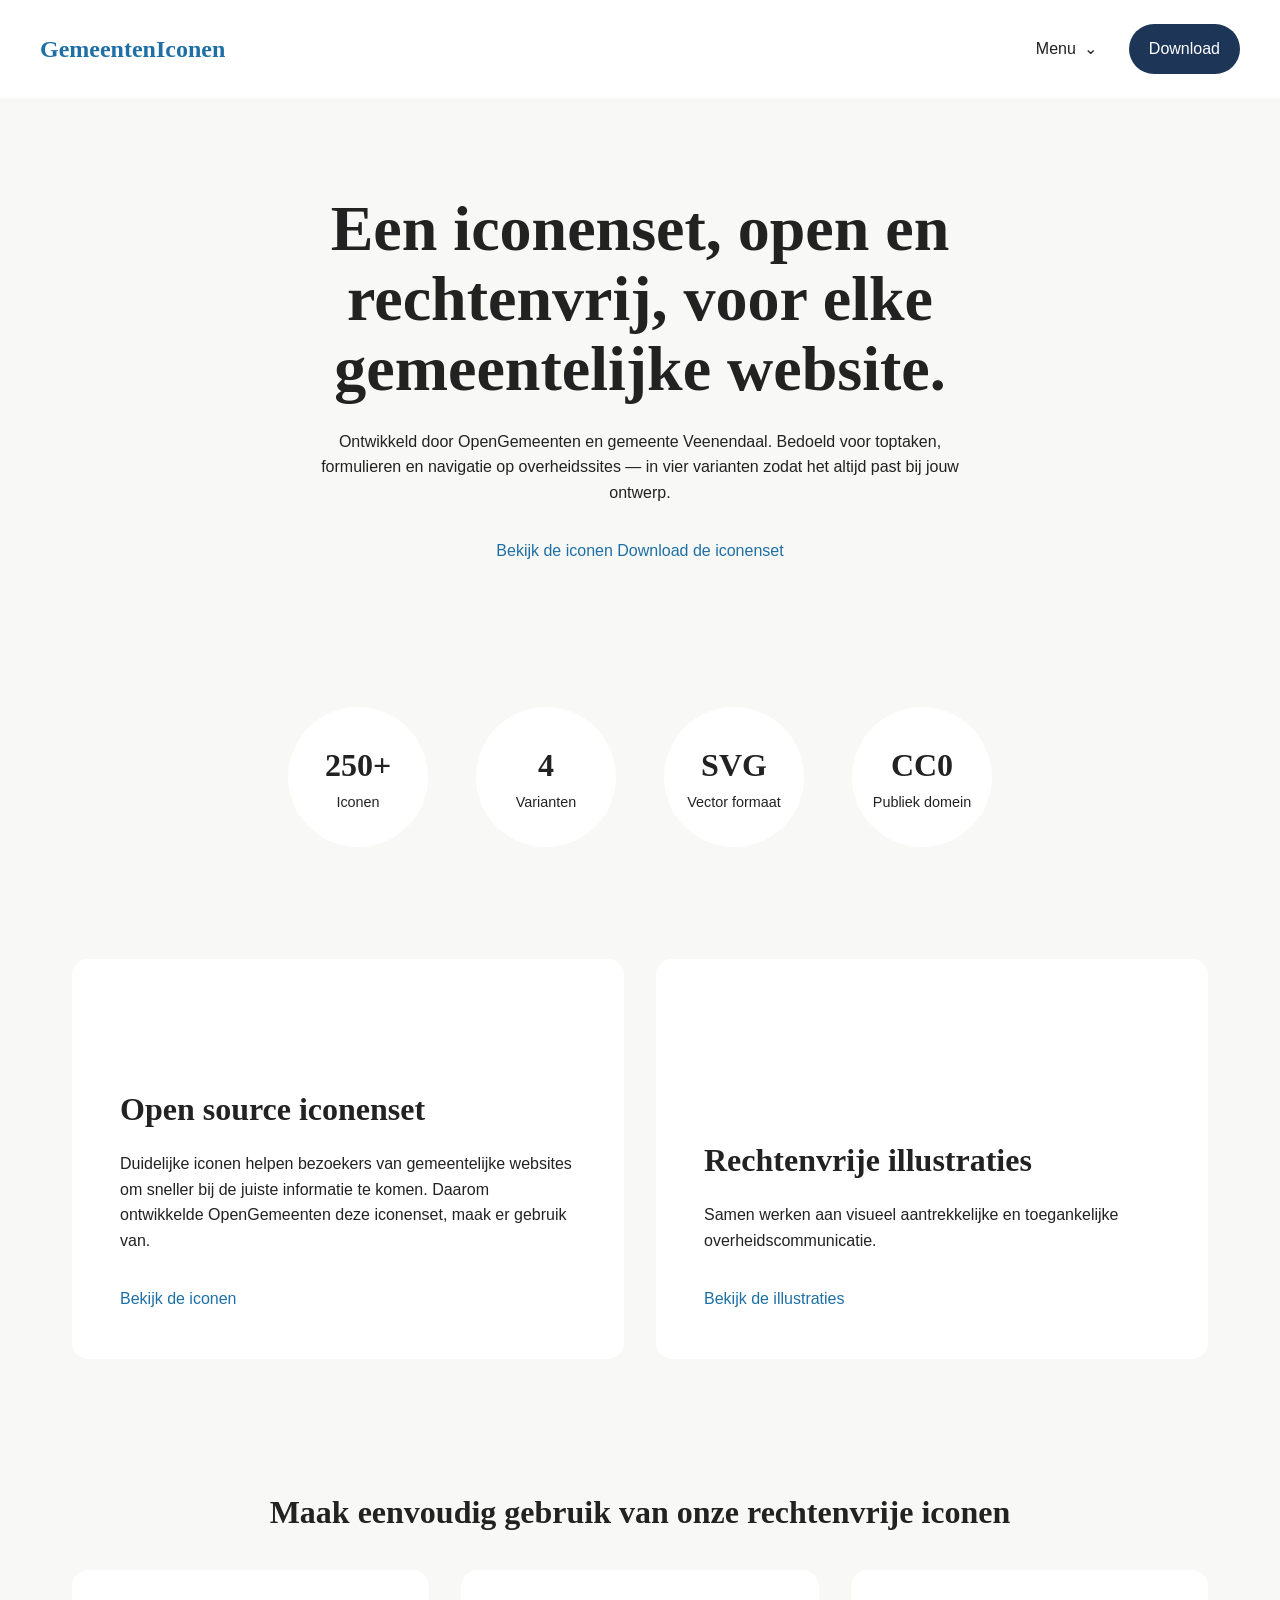
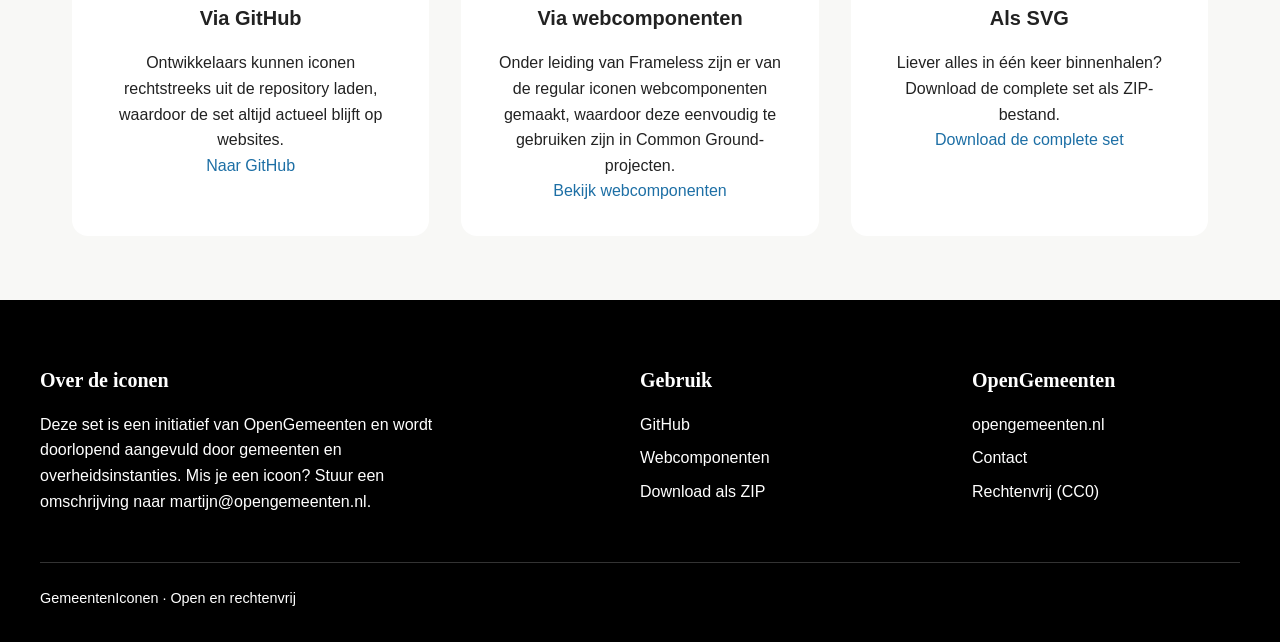
==== index.html @ 9cbb0f4e "home page html en css" ====
<!DOCTYPE html>
<html lang="nl">

<head>
    <meta charset="UTF-8">
    <meta name="viewport" content="width=device-width, initial-scale=1.0">

    <title>GemeentenIconen</title>

    <!-- CSS -->
    <link rel="stylesheet" href="styles/styles.css">
</head>

<body>

    <!-- Header -->
    <header class="header">

        <nav class="nav">

            <!-- Logo -->
            <a href="#" class="logo">
                GemeentenIconen
            </a>

            <!-- Menu -->
            <details class="menu">

                <summary>Menu</summary>

                <ul class="nav-list">
                    <li class="nav-item">
                        <a href="#iconen">Iconen</a>
                    </li>

                    <li class="nav-item">
                        <a href="#illustraties">Illustraties</a>
                    </li>

                    <li class="nav-item">
                        <a href="#over-ons">Over ons</a>
                    </li>

                    <li class="nav-item">
                        <a href="#gebruik">Gebruik</a>
                    </li>
                </ul>

            </details>

            <!-- Download knop -->
            <a href="#download" class="nav-download">
                Download
            </a>

        </nav>

    </header>

    <!-- Hero -->
    <section class="hero">

        <h1>
            Een iconenset, open en rechtenvrij,
            voor elke gemeentelijke website.
        </h1>

        <p>
            Ontwikkeld door OpenGemeenten en gemeente Veenendaal.
            Bedoeld voor toptaken, formulieren en navigatie op overheidssites
            — in vier varianten zodat het altijd past bij jouw ontwerp.
        </p>

        <a href="#iconen">Bekijk de iconen</a>

        <a href="#download">Download de iconenset</a>

    </section>

    <!-- Kenmerken -->
    <section class="features">

        <article>
            <h2>250+</h2>
            <p>Iconen</p>
        </article>

        <article>
            <h2>4</h2>
            <p>Varianten</p>
        </article>

        <article>
            <h2>SVG</h2>
            <p>Vector formaat</p>
        </article>

        <article>
            <h2>CC0</h2>
            <p>Publiek domein</p>
        </article>

    </section>

    <!-- Iconen en illustraties -->
    <section class="content-options">

        <!-- Iconen -->
        <article class="option option-icons">

            <h2>Open source iconenset</h2>

            <p>
                Duidelijke iconen helpen bezoekers van gemeentelijke websites
                om sneller bij de juiste informatie te komen.
                Daarom ontwikkelde OpenGemeenten deze iconenset, maak er gebruik van.
            </p>

            <a href="#iconen">
                Bekijk de iconen
            </a>

        </article>


        <!-- Illustraties -->
        <article class="option option-illustrations">

            <h2>Rechtenvrije illustraties</h2>

            <p>
                Samen werken aan visueel aantrekkelijke en toegankelijke overheidscommunicatie.
            </p>

            <a href="#illustraties">
                Bekijk de illustraties
            </a>

        </article>

    </section>

    <!-- Downloadmogelijkheden -->
    <section class="download-options">

        <h2>Maak eenvoudig gebruik van onze rechtenvrije iconen</h2>

        <!-- GitHub -->
        <article>
            <h3>Via GitHub</h3>

            <p>
                Ontwikkelaars kunnen iconen rechtstreeks uit de repository laden,
                waardoor de set altijd actueel blijft op websites.
            </p>

            <a href="#">
                Naar GitHub
            </a>
        </article>


        <!-- Webcomponenten -->
        <article>
            <h3>Via webcomponenten</h3>

            <p>
                Onder leiding van Frameless zijn er van de regular iconen
                webcomponenten gemaakt, waardoor deze eenvoudig te gebruiken zijn
                in Common Ground-projecten.
            </p>

            <a href="#">
                Bekijk webcomponenten
            </a>
        </article>


        <!-- SVG -->
        <article>
            <h3>Als SVG</h3>

            <p>
                Liever alles in één keer binnenhalen?
                Download de complete set als ZIP-bestand.
            </p>

            <a href="#">
                Download de complete set
            </a>
        </article>

    </section>

    <!-- Footer -->
    <footer class="footer">

        <div class="footer-content">

            <!-- Over de iconen -->
            <section class="footer-section">
                <h2>Over de iconen</h2>

                <p>
                    Deze set is een initiatief van OpenGemeenten 
                    en wordt doorlopend aangevuld door gemeenten en overheidsinstanties. 
                    Mis je een icoon? Stuur een omschrijving naar martijn@opengemeenten.nl.
                </p>
            </section>


            <!-- Gebruik -->
            <section class="footer-section">
                <h2>Gebruik</h2>

                <ul>
                    <li>
                        <a href="#">GitHub</a>
                    </li>

                    <li>
                        <a href="#">Webcomponenten</a>
                    </li>

                    <li>
                        <a href="#">Download als ZIP</a>
                    </li>
                </ul>
            </section>


            <!-- OpenGemeenten -->
            <section class="footer-section">
                <h2>OpenGemeenten</h2>

                <ul>
                    <li>
                        <a href="#">opengemeenten.nl</a>
                    </li>

                    <li>
                        <a href="#">Contact</a>
                    </li>

                    <li>
                        <a href="#">Rechtenvrij (CC0)</a>
                    </li>
                </ul>
            </section>

        </div>

        <p class="footer-bottom">
            GemeentenIconen · Open en rechtenvrij
        </p>

    </footer>

</body>

</html>
---- styles/styles.css ----
/* ========================================
   VARIABELEN
   ======================================== */

* {
    box-sizing: border-box;
    margin: 0;
    padding: 0;
}

:root {
    /* Kleuren */
    --COLOR_PRIMARY: #1D3557;
    --COLOR_SECONDARY: #457B9D;
    --COLOR_ACCENT: #E9C46A;
    --COLOR_LINK: #1D6FA5;
    --COLOR_BACKGROUND: #F8F8F6;
    --COLOR_WHITE: #FFFFFF;
    --COLOR_TEXT: #222222;

    /* Lettertypes */
    --FONT_BODY: Arial, sans-serif;
    --FONT_TITLE: Georgia, serif;

    /* Tekstgroottes */
    --FONT_SIZE_BODY: 1rem;
    --FONT_SIZE_H1: clamp(2.5rem, 5vw, 4.5rem);
    --FONT_SIZE_H2: 2rem;
    --FONT_SIZE_H3: 1.25rem;

    /* Ruimte */
    --SPACE_SMALL: 1rem;
    --SPACE_MEDIUM: 2rem;
    --SPACE_LARGE: 4rem;

    /* Overig */
    --BORDER_RADIUS: 1rem;
    --MAX_WIDTH: 1200px;
}


body {
    font-family: var(--FONT_BODY);
    font-size: var(--FONT_SIZE_BODY);
    color: var(--COLOR_TEXT);
    background-color: var(--COLOR_BACKGROUND);
    line-height: 1.6;
}

a {
    color: var(--COLOR_LINK);
    text-decoration: none;
}

a:hover {
    color: var(--COLOR_SECONDARY);
}


/* ========================================
   HOMEPAGE
   ======================================== */


/* Header */

.header {
    padding: 1.5rem 2rem;
    background-color: var(--COLOR_WHITE);
}

.nav {
    max-width: var(--MAX_WIDTH);
    margin: 0 auto;

    display: flex;
    align-items: center;
    gap: 1rem;
}


/* Logo */

.logo {
    margin-right: auto;

    font-family: var(--FONT_TITLE);
    font-size: 1.5rem;
    font-weight: bold;
}


/* Menu */

.menu {
    position: relative;
}

.menu summary {
    padding: 0.75rem 1rem;

    list-style: none;
    cursor: pointer;
}

.menu summary::-webkit-details-marker {
    display: none;
}

.menu summary::after {
    content: "⌄";
    margin-left: 0.5rem;
}


/* Dropdown */

.nav-list {
    position: absolute;
    top: calc(100% + 0.5rem);
    left: 50%;
    transform: translateX(-50%);

    min-width: 200px;
    padding: 0.75rem;

    list-style: none;

    background-color: var(--COLOR_WHITE);
    border-radius: var(--BORDER_RADIUS);

    box-shadow: 0 8px 25px rgba(0, 0, 0, 0.12);
}

.nav-item a {
    display: block;
    padding: 0.75rem 1rem;
}

.nav-item a:hover {
    background-color: var(--COLOR_BACKGROUND);
}


/* Download */

.nav-download {
    padding: 0.75rem 1.25rem;

    background-color: var(--COLOR_PRIMARY);
    color: var(--COLOR_WHITE);

    border-radius: 2rem;
}

.nav-download:hover {
    background-color: var(--COLOR_SECONDARY);
}


/* ========================================
   HERO
   ======================================== */

.hero {
    max-width: var(--MAX_WIDTH);
    margin: 0 auto;
    padding: 6rem 2rem;

    text-align: center;
}

.hero h1 {
    max-width: 800px;
    margin: 0 auto 1.5rem;

    font-family: var(--FONT_TITLE);
    font-size: var(--FONT_SIZE_H1);
    line-height: 1.1;
}

.hero p {
    max-width: 650px;
    margin: 0 auto 2rem;
}


/* ========================================
   KENMERKEN
   ======================================== */

.features {
    max-width: var(--MAX_WIDTH);
    margin: 0 auto;
    padding: 3rem 2rem;

    display: flex;
    justify-content: center;
    align-items: center;
    gap: 3rem;
}

.features article {
    width: 140px;
    height: 140px;

    display: flex;
    flex-direction: column;
    justify-content: center;
    align-items: center;

    text-align: center;

    background-color: var(--COLOR_WHITE);
    border-radius: 50%;
}

.features h2 {
    font-family: var(--FONT_TITLE);
    font-size: var(--FONT_SIZE_H2);
}

.features p {
    font-size: 0.9rem;
}


/* ========================================
   ICONEN EN ILLUSTRATIES
   ======================================== */

.content-options {
    max-width: var(--MAX_WIDTH);
    margin: 0 auto;
    padding: var(--SPACE_LARGE) 2rem;

    display: grid;
    grid-template-columns: repeat(2, 1fr);
    gap: 2rem;
}

.content-options article {
    min-height: 400px;
    padding: 3rem;

    display: flex;
    flex-direction: column;
    justify-content: flex-end;

    background-color: var(--COLOR_WHITE);
    border-radius: var(--BORDER_RADIUS);
}

.content-options h2 {
    font-family: var(--FONT_TITLE);
    font-size: var(--FONT_SIZE_H2);
}

.content-options p {
    margin: 1rem 0 2rem;
}


/* ========================================
   DOWNLOADMOGELIJKHEDEN
   ======================================== */

.download-options {
    max-width: var(--MAX_WIDTH);
    margin: 0 auto;
    padding: var(--SPACE_LARGE) 2rem;

    display: grid;
    grid-template-columns: repeat(3, 1fr);
    gap: 2rem;

    text-align: center;
}

/* Titel over de drie kaarten */

.download-options>h2 {
    grid-column: 1 / -1;

    font-family: var(--FONT_TITLE);
    font-size: var(--FONT_SIZE_H2);
}

/* Introductietekst */

.download-options>p {
    grid-column: 1 / -1;

    margin-top: -1rem;
}

/* Downloadkaarten */

.download-options article {
    padding: 2rem;

    background-color: var(--COLOR_WHITE);
    border-radius: var(--BORDER_RADIUS);
}

.download-options h3 {
    margin-bottom: 1rem;

    font-size: var(--FONT_SIZE_H3);
}

/* ========================================
   FOOTER
   ======================================== */

.footer {
    padding: var(--SPACE_LARGE) 2rem 2rem;

    background-color: #000000;
    color: var(--COLOR_WHITE);
}

.footer-content {
    max-width: var(--MAX_WIDTH);
    margin: 0 auto;

    display: grid;
    grid-template-columns: 2fr 1fr 1fr;
    gap: 4rem;
}

.footer-section h2 {
    margin-bottom: 1rem;

    font-family: var(--FONT_TITLE);
    font-size: var(--FONT_SIZE_H3);
}

.footer-section p {
    max-width: 400px;
}

.footer-section ul {
    list-style: none;
}

.footer-section li {
    margin-bottom: 0.5rem;
}

.footer-section a {
    color: var(--COLOR_WHITE);
}

.footer-section a:hover {
    text-decoration: underline;
}

.footer-bottom {
    max-width: var(--MAX_WIDTH);
    margin: 3rem auto 0;
    padding-top: 1.5rem;

    border-top: 1px solid #333333;

    font-size: 0.9rem;
}


/* ========================================
   RESPONSIVE
   ======================================== */

@media (max-width: 768px) {

    /* Header */

    .header {
        padding: 1rem;
    }

    .nav {
        gap: 0.5rem;
    }

    .nav-download {
        padding: 0.6rem 1rem;
    }


    /* Hero */

    .hero {
        padding: 4rem 1.5rem;
    }

    .hero h1 {
        font-size: clamp(2rem, 10vw, 3rem);
    }


    /* Kenmerken */

    .features {
        padding: 2rem 1.5rem;

        display: grid;
        grid-template-columns: repeat(2, 140px);
        justify-content: center;

        gap: 1.5rem;
    }


    /* Iconen en illustraties */

    .content-options {
        padding: 3rem 1.5rem;

        grid-template-columns: 1fr;
        gap: 1.5rem;
    }

    .content-options article {
        min-height: 350px;
    }


    /* Downloadmogelijkheden */

    .download-options {
        padding: 3rem 1.5rem;

        grid-template-columns: 1fr;
        gap: 1.5rem;
    }

    .download-options>h2,
    .download-options>p {
        grid-column: 1;
    }

    /* Footer */

    .footer {
        padding: 3rem 1.5rem 1.5rem;
    }

    .footer-content {
        grid-template-columns: 1fr;
        gap: 2rem;
    }

    .footer-section p {
        max-width: none;
    }

    .footer-section h2 {
        margin-bottom: 0.75rem;
    }

    .footer-bottom {
        margin-top: 2rem;
        padding-top: 1rem;

        text-align: center;
    }

}
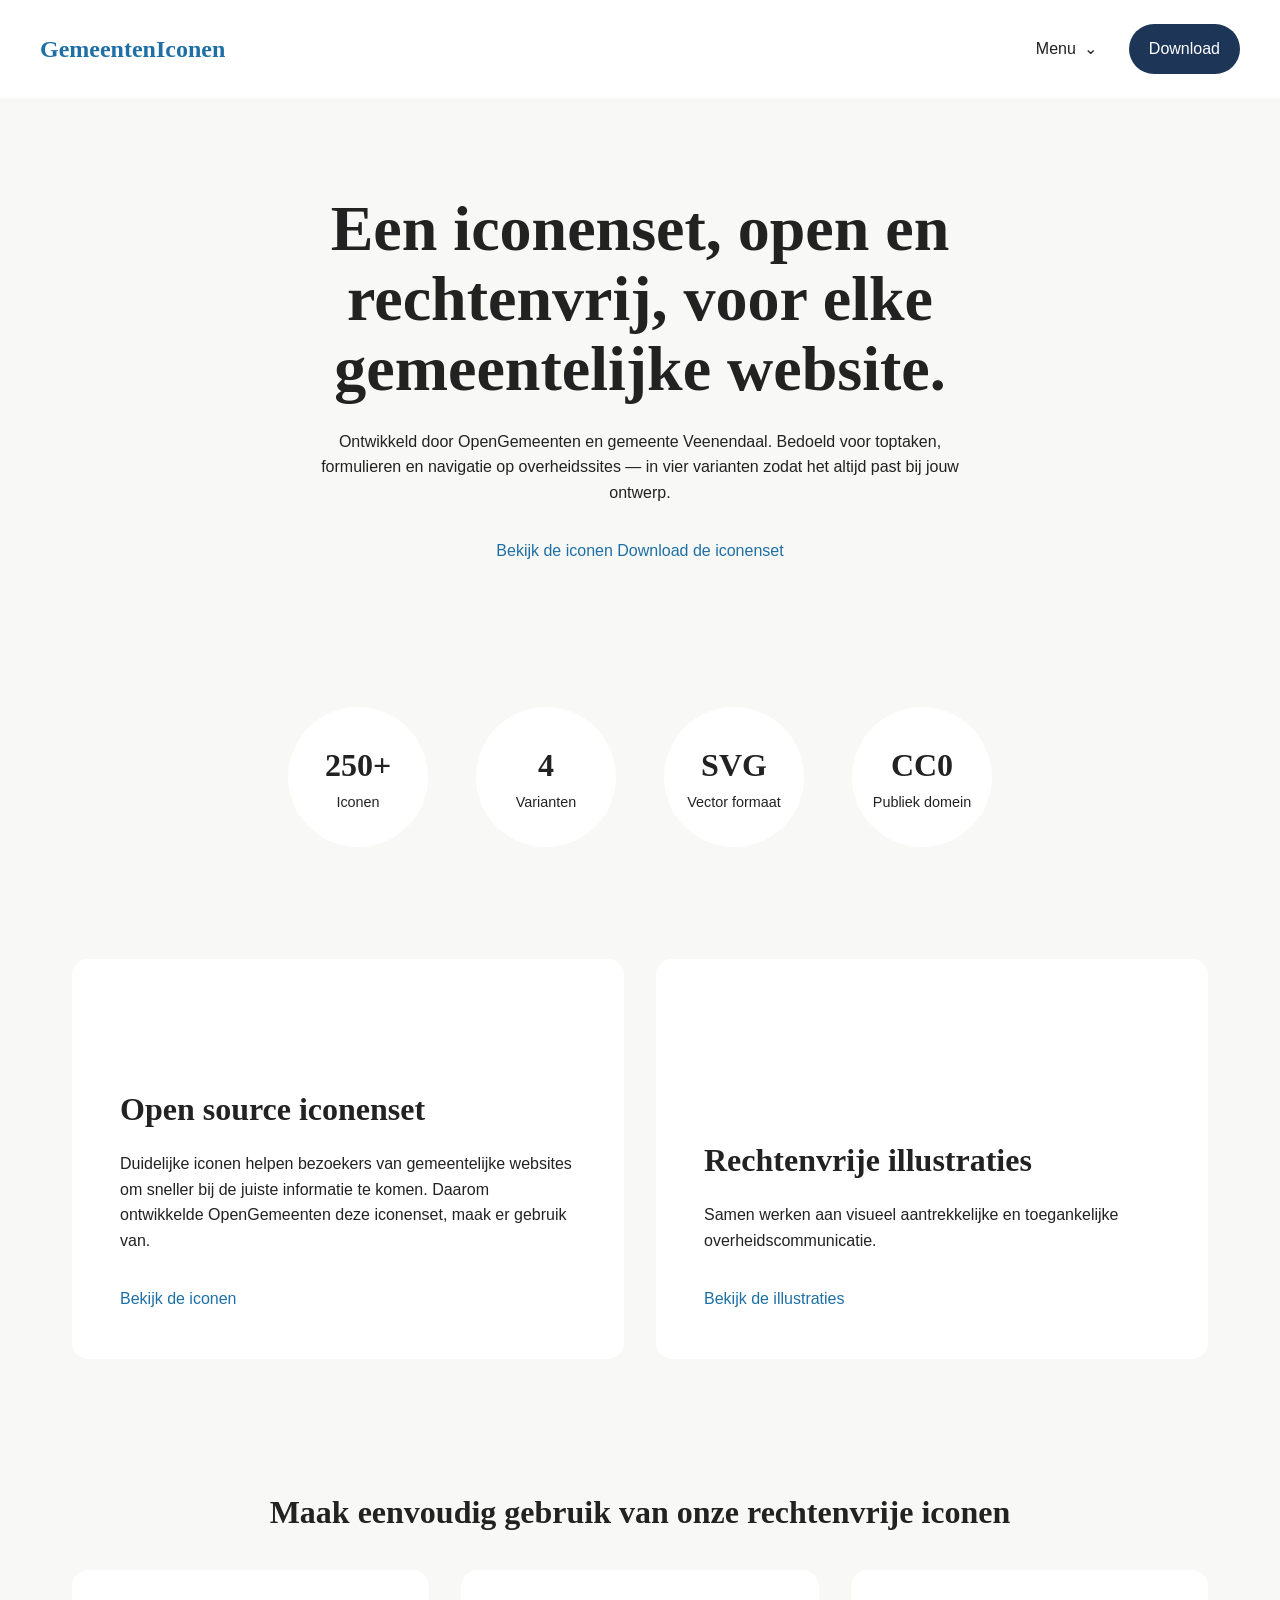
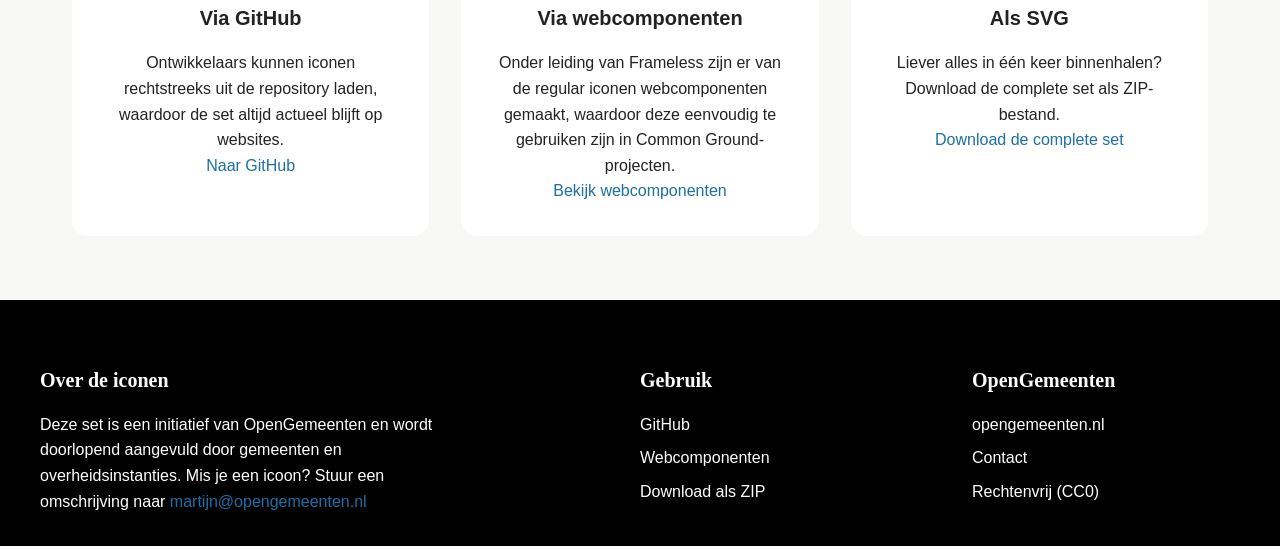
==== commit ed08b44b: "updated footer" ====
--- a/index.html
+++ b/index.html
@@ -202,9 +202,12 @@
                 <h2>Over de iconen</h2>
 
                 <p>
-                    Deze set is een initiatief van OpenGemeenten 
-                    en wordt doorlopend aangevuld door gemeenten en overheidsinstanties. 
-                    Mis je een icoon? Stuur een omschrijving naar martijn@opengemeenten.nl.
+                    Deze set is een initiatief van OpenGemeenten
+                    en wordt doorlopend aangevuld door gemeenten en overheidsinstanties.
+                    Mis je een icoon? Stuur een omschrijving naar
+                    <a href="mailto:martijn@opengemeenten.nl">
+                        martijn@opengemeenten.nl
+                    </a>
                 </p>
             </section>
 
@@ -250,10 +253,6 @@
 
         </div>
 
-        <p class="footer-bottom">
-            GemeentenIconen · Open en rechtenvrij
-        </p>
-
     </footer>
 
 </body>
--- a/styles/styles.css
+++ b/styles/styles.css
@@ -350,20 +350,16 @@
 
 .footer-section a {
     color: var(--COLOR_WHITE);
+    text-decoration: none;
 }
 
 .footer-section a:hover {
-    text-decoration: underline;
-}
-
-.footer-bottom {
-    max-width: var(--MAX_WIDTH);
-    margin: 3rem auto 0;
-    padding-top: 1.5rem;
-
-    border-top: 1px solid #333333;
-
-    font-size: 0.9rem;
+    color: var(--COLOR_LINK);
+    text-decoration: none;
+}
+
+.footer-section p a {
+    color: var(--COLOR_LINK);
 }
 
 
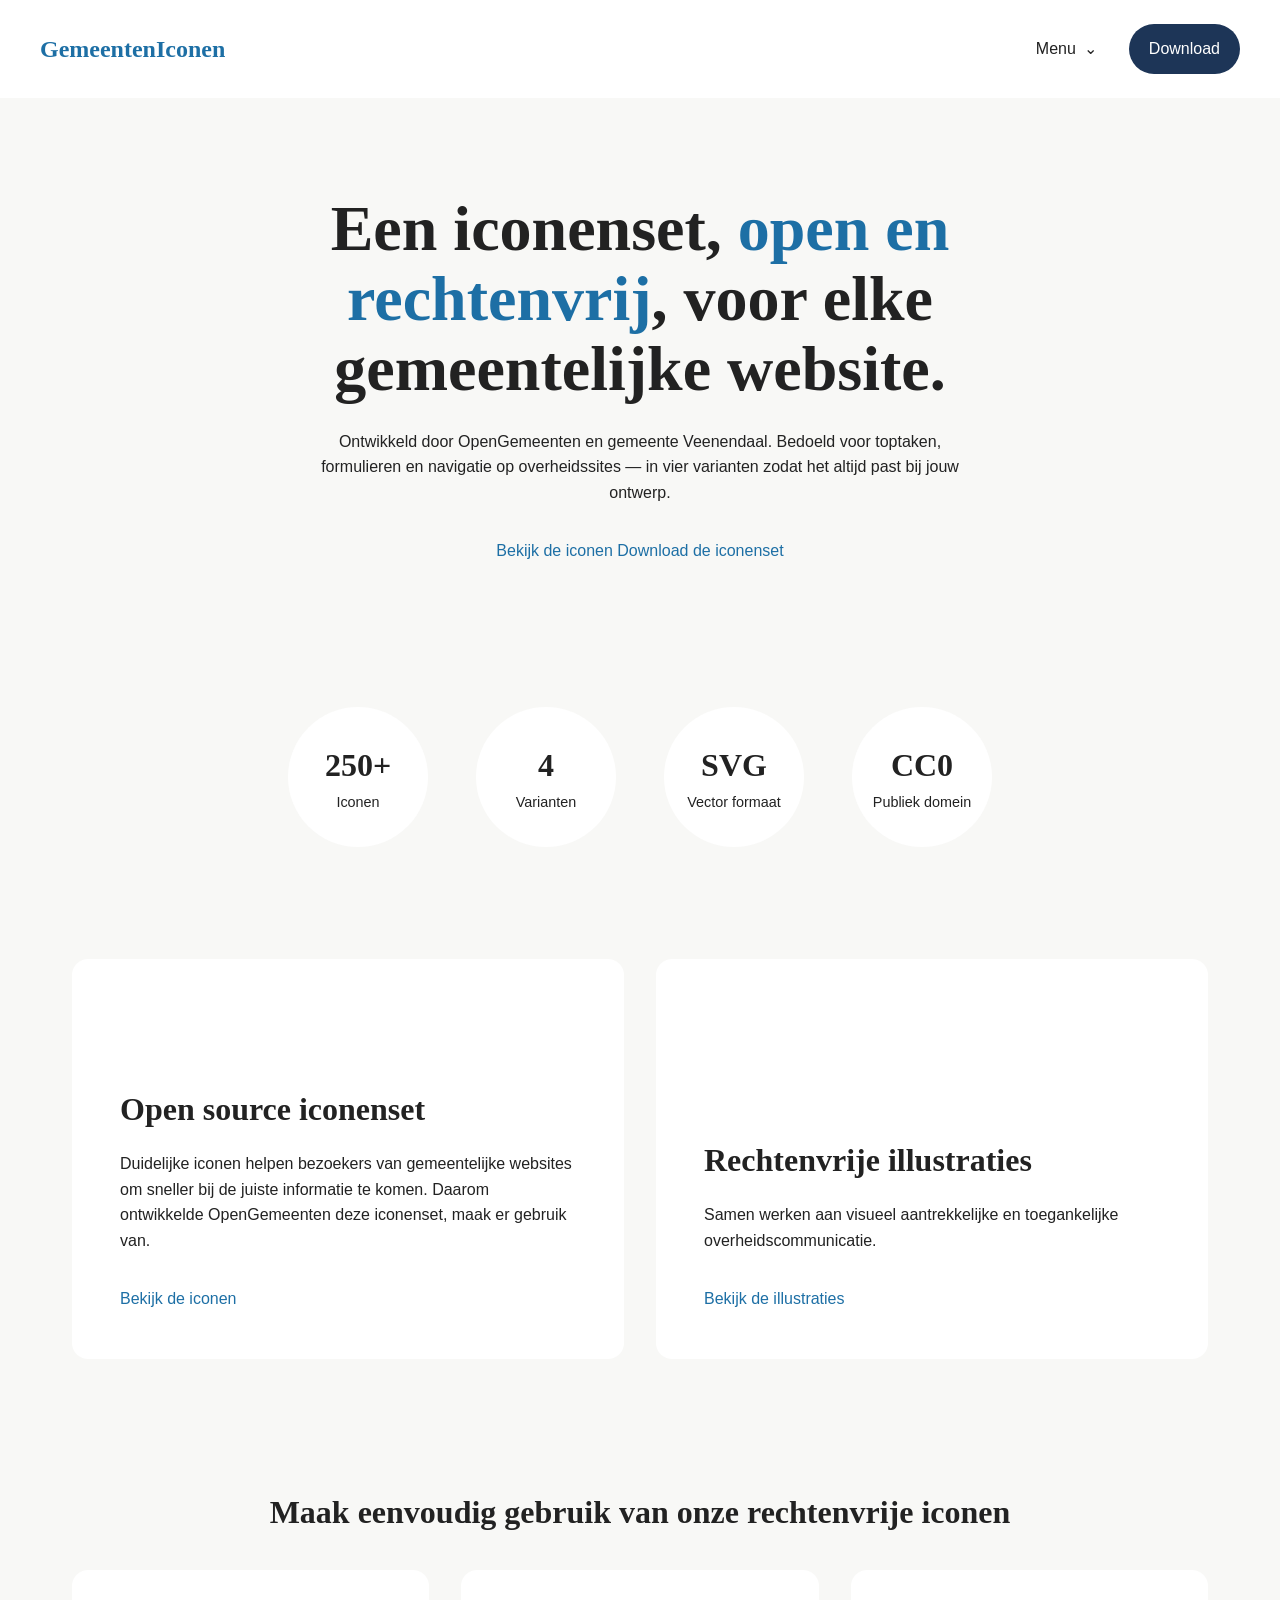
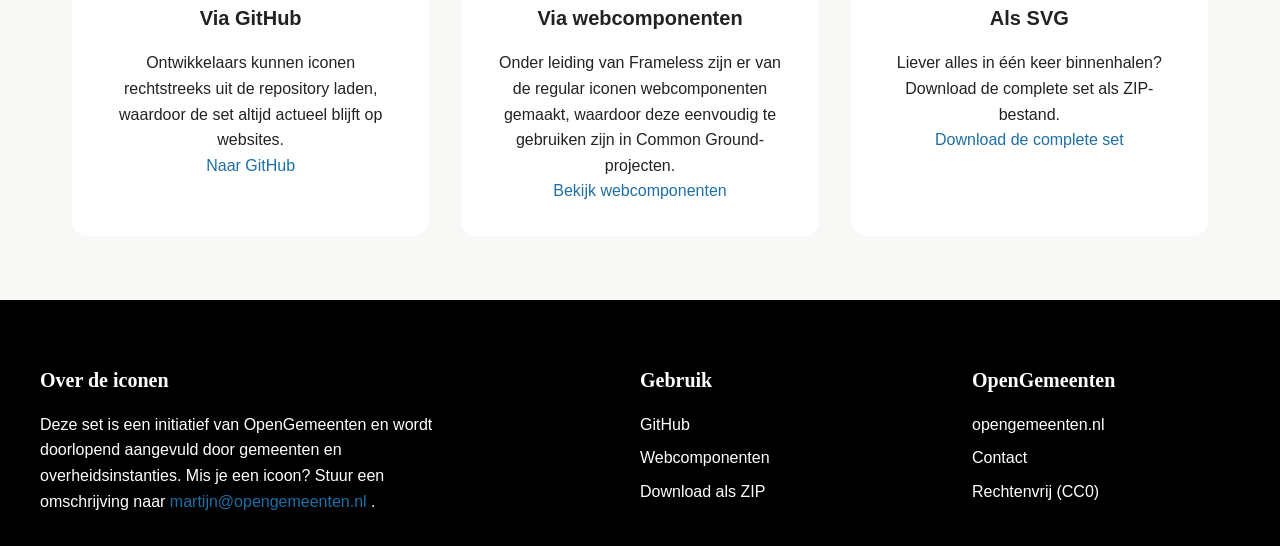
==== commit 729cfa07: "linked html" ====
--- a/index.html
+++ b/index.html
@@ -9,6 +9,7 @@
 
     <!-- CSS -->
     <link rel="stylesheet" href="styles/styles.css">
+    <link rel="stylesheet" href="styles/home.css">
 </head>
 
 <body>
@@ -19,7 +20,7 @@
         <nav class="nav">
 
             <!-- Logo -->
-            <a href="#" class="logo">
+            <a href="index.html" class="logo">
                 GemeentenIconen
             </a>
 
@@ -29,27 +30,33 @@
                 <summary>Menu</summary>
 
                 <ul class="nav-list">
-                    <li class="nav-item">
-                        <a href="#iconen">Iconen</a>
-                    </li>
-
-                    <li class="nav-item">
-                        <a href="#illustraties">Illustraties</a>
-                    </li>
-
-                    <li class="nav-item">
-                        <a href="#over-ons">Over ons</a>
-                    </li>
-
-                    <li class="nav-item">
-                        <a href="#gebruik">Gebruik</a>
-                    </li>
+
+                    <li class="nav-item">
+                        <a href="iconen.html">Iconen</a>
+                    </li>
+
+                    <li class="nav-item">
+                        <a href="illustraties.html">Illustraties</a>
+                    </li>
+
+                    <li class="nav-item">
+                        <a href="doe-mee.html">Doe mee</a>
+                    </li>
+
+                    <li class="nav-item">
+                        <a href="rechtenvrij.html">Rechtenvrij</a>
+                    </li>
+
+                    <li class="nav-item">
+                        <a href="credits.html">Credits</a>
+                    </li>
+
                 </ul>
 
             </details>
 
-            <!-- Download knop -->
-            <a href="#download" class="nav-download">
+            <!-- Download -->
+            <a href="download.html" class="nav-download">
                 Download
             </a>
 
@@ -61,7 +68,8 @@
     <section class="hero">
 
         <h1>
-            Een iconenset, open en rechtenvrij,
+            Een iconenset,
+            <span>open en rechtenvrij</span>,
             voor elke gemeentelijke website.
         </h1>
 
@@ -71,9 +79,9 @@
             — in vier varianten zodat het altijd past bij jouw ontwerp.
         </p>
 
-        <a href="#iconen">Bekijk de iconen</a>
-
-        <a href="#download">Download de iconenset</a>
+        <a href="iconen.html">Bekijk de iconen</a>
+
+        <a href="download.html">Download de iconenset</a>
 
     </section>
 
@@ -116,7 +124,7 @@
                 Daarom ontwikkelde OpenGemeenten deze iconenset, maak er gebruik van.
             </p>
 
-            <a href="#iconen">
+            <a href="iconen.html">
                 Bekijk de iconen
             </a>
 
@@ -132,7 +140,7 @@
                 Samen werken aan visueel aantrekkelijke en toegankelijke overheidscommunicatie.
             </p>
 
-            <a href="#illustraties">
+            <a href="illustraties.html">
                 Bekijk de illustraties
             </a>
 
@@ -154,7 +162,7 @@
                 waardoor de set altijd actueel blijft op websites.
             </p>
 
-            <a href="#">
+            <a href="download.html">
                 Naar GitHub
             </a>
         </article>
@@ -170,7 +178,7 @@
                 in Common Ground-projecten.
             </p>
 
-            <a href="#">
+            <a href="download.html">
                 Bekijk webcomponenten
             </a>
         </article>
@@ -185,7 +193,7 @@
                 Download de complete set als ZIP-bestand.
             </p>
 
-            <a href="#">
+            <a href="download.html">
                 Download de complete set
             </a>
         </article>
@@ -203,11 +211,12 @@
 
                 <p>
                     Deze set is een initiatief van OpenGemeenten
-                    en wordt doorlopend aangevuld door gemeenten en overheidsinstanties.
-                    Mis je een icoon? Stuur een omschrijving naar
+                    en wordt doorlopend aangevuld door gemeenten en
+                    overheidsinstanties. Mis je een icoon? Stuur een
+                    omschrijving naar
                     <a href="mailto:martijn@opengemeenten.nl">
                         martijn@opengemeenten.nl
-                    </a>
+                    </a>.
                 </p>
             </section>
 
@@ -218,15 +227,15 @@
 
                 <ul>
                     <li>
-                        <a href="#">GitHub</a>
-                    </li>
-
-                    <li>
-                        <a href="#">Webcomponenten</a>
-                    </li>
-
-                    <li>
-                        <a href="#">Download als ZIP</a>
+                        <a href="download.html">GitHub</a>
+                    </li>
+
+                    <li>
+                        <a href="download.html">Webcomponenten</a>
+                    </li>
+
+                    <li>
+                        <a href="download.html">Download als ZIP</a>
                     </li>
                 </ul>
             </section>
@@ -238,15 +247,15 @@
 
                 <ul>
                     <li>
-                        <a href="#">opengemeenten.nl</a>
-                    </li>
-
-                    <li>
-                        <a href="#">Contact</a>
-                    </li>
-
-                    <li>
-                        <a href="#">Rechtenvrij (CC0)</a>
+                        <a href="https://www.opengemeenten.nl">opengemeenten.nl</a>
+                    </li>
+
+                    <li>
+                        <a href="doe-mee.html">Contact</a>
+                    </li>
+
+                    <li>
+                        <a href="rechtenvrij.html">Rechtenvrij (CC0)</a>
                     </li>
                 </ul>
             </section>
--- a/styles/styles.css
+++ b/styles/styles.css
@@ -55,411 +55,3 @@
 a:hover {
     color: var(--COLOR_SECONDARY);
 }
-
-
-/* ========================================
-   HOMEPAGE
-   ======================================== */
-
-
-/* Header */
-
-.header {
-    padding: 1.5rem 2rem;
-    background-color: var(--COLOR_WHITE);
-}
-
-.nav {
-    max-width: var(--MAX_WIDTH);
-    margin: 0 auto;
-
-    display: flex;
-    align-items: center;
-    gap: 1rem;
-}
-
-
-/* Logo */
-
-.logo {
-    margin-right: auto;
-
-    font-family: var(--FONT_TITLE);
-    font-size: 1.5rem;
-    font-weight: bold;
-}
-
-
-/* Menu */
-
-.menu {
-    position: relative;
-}
-
-.menu summary {
-    padding: 0.75rem 1rem;
-
-    list-style: none;
-    cursor: pointer;
-}
-
-.menu summary::-webkit-details-marker {
-    display: none;
-}
-
-.menu summary::after {
-    content: "⌄";
-    margin-left: 0.5rem;
-}
-
-
-/* Dropdown */
-
-.nav-list {
-    position: absolute;
-    top: calc(100% + 0.5rem);
-    left: 50%;
-    transform: translateX(-50%);
-
-    min-width: 200px;
-    padding: 0.75rem;
-
-    list-style: none;
-
-    background-color: var(--COLOR_WHITE);
-    border-radius: var(--BORDER_RADIUS);
-
-    box-shadow: 0 8px 25px rgba(0, 0, 0, 0.12);
-}
-
-.nav-item a {
-    display: block;
-    padding: 0.75rem 1rem;
-}
-
-.nav-item a:hover {
-    background-color: var(--COLOR_BACKGROUND);
-}
-
-
-/* Download */
-
-.nav-download {
-    padding: 0.75rem 1.25rem;
-
-    background-color: var(--COLOR_PRIMARY);
-    color: var(--COLOR_WHITE);
-
-    border-radius: 2rem;
-}
-
-.nav-download:hover {
-    background-color: var(--COLOR_SECONDARY);
-}
-
-
-/* ========================================
-   HERO
-   ======================================== */
-
-.hero {
-    max-width: var(--MAX_WIDTH);
-    margin: 0 auto;
-    padding: 6rem 2rem;
-
-    text-align: center;
-}
-
-.hero h1 {
-    max-width: 800px;
-    margin: 0 auto 1.5rem;
-
-    font-family: var(--FONT_TITLE);
-    font-size: var(--FONT_SIZE_H1);
-    line-height: 1.1;
-}
-
-.hero p {
-    max-width: 650px;
-    margin: 0 auto 2rem;
-}
-
-
-/* ========================================
-   KENMERKEN
-   ======================================== */
-
-.features {
-    max-width: var(--MAX_WIDTH);
-    margin: 0 auto;
-    padding: 3rem 2rem;
-
-    display: flex;
-    justify-content: center;
-    align-items: center;
-    gap: 3rem;
-}
-
-.features article {
-    width: 140px;
-    height: 140px;
-
-    display: flex;
-    flex-direction: column;
-    justify-content: center;
-    align-items: center;
-
-    text-align: center;
-
-    background-color: var(--COLOR_WHITE);
-    border-radius: 50%;
-}
-
-.features h2 {
-    font-family: var(--FONT_TITLE);
-    font-size: var(--FONT_SIZE_H2);
-}
-
-.features p {
-    font-size: 0.9rem;
-}
-
-
-/* ========================================
-   ICONEN EN ILLUSTRATIES
-   ======================================== */
-
-.content-options {
-    max-width: var(--MAX_WIDTH);
-    margin: 0 auto;
-    padding: var(--SPACE_LARGE) 2rem;
-
-    display: grid;
-    grid-template-columns: repeat(2, 1fr);
-    gap: 2rem;
-}
-
-.content-options article {
-    min-height: 400px;
-    padding: 3rem;
-
-    display: flex;
-    flex-direction: column;
-    justify-content: flex-end;
-
-    background-color: var(--COLOR_WHITE);
-    border-radius: var(--BORDER_RADIUS);
-}
-
-.content-options h2 {
-    font-family: var(--FONT_TITLE);
-    font-size: var(--FONT_SIZE_H2);
-}
-
-.content-options p {
-    margin: 1rem 0 2rem;
-}
-
-
-/* ========================================
-   DOWNLOADMOGELIJKHEDEN
-   ======================================== */
-
-.download-options {
-    max-width: var(--MAX_WIDTH);
-    margin: 0 auto;
-    padding: var(--SPACE_LARGE) 2rem;
-
-    display: grid;
-    grid-template-columns: repeat(3, 1fr);
-    gap: 2rem;
-
-    text-align: center;
-}
-
-/* Titel over de drie kaarten */
-
-.download-options>h2 {
-    grid-column: 1 / -1;
-
-    font-family: var(--FONT_TITLE);
-    font-size: var(--FONT_SIZE_H2);
-}
-
-/* Introductietekst */
-
-.download-options>p {
-    grid-column: 1 / -1;
-
-    margin-top: -1rem;
-}
-
-/* Downloadkaarten */
-
-.download-options article {
-    padding: 2rem;
-
-    background-color: var(--COLOR_WHITE);
-    border-radius: var(--BORDER_RADIUS);
-}
-
-.download-options h3 {
-    margin-bottom: 1rem;
-
-    font-size: var(--FONT_SIZE_H3);
-}
-
-/* ========================================
-   FOOTER
-   ======================================== */
-
-.footer {
-    padding: var(--SPACE_LARGE) 2rem 2rem;
-
-    background-color: #000000;
-    color: var(--COLOR_WHITE);
-}
-
-.footer-content {
-    max-width: var(--MAX_WIDTH);
-    margin: 0 auto;
-
-    display: grid;
-    grid-template-columns: 2fr 1fr 1fr;
-    gap: 4rem;
-}
-
-.footer-section h2 {
-    margin-bottom: 1rem;
-
-    font-family: var(--FONT_TITLE);
-    font-size: var(--FONT_SIZE_H3);
-}
-
-.footer-section p {
-    max-width: 400px;
-}
-
-.footer-section ul {
-    list-style: none;
-}
-
-.footer-section li {
-    margin-bottom: 0.5rem;
-}
-
-.footer-section a {
-    color: var(--COLOR_WHITE);
-    text-decoration: none;
-}
-
-.footer-section a:hover {
-    color: var(--COLOR_LINK);
-    text-decoration: none;
-}
-
-.footer-section p a {
-    color: var(--COLOR_LINK);
-}
-
-
-/* ========================================
-   RESPONSIVE
-   ======================================== */
-
-@media (max-width: 768px) {
-
-    /* Header */
-
-    .header {
-        padding: 1rem;
-    }
-
-    .nav {
-        gap: 0.5rem;
-    }
-
-    .nav-download {
-        padding: 0.6rem 1rem;
-    }
-
-
-    /* Hero */
-
-    .hero {
-        padding: 4rem 1.5rem;
-    }
-
-    .hero h1 {
-        font-size: clamp(2rem, 10vw, 3rem);
-    }
-
-
-    /* Kenmerken */
-
-    .features {
-        padding: 2rem 1.5rem;
-
-        display: grid;
-        grid-template-columns: repeat(2, 140px);
-        justify-content: center;
-
-        gap: 1.5rem;
-    }
-
-
-    /* Iconen en illustraties */
-
-    .content-options {
-        padding: 3rem 1.5rem;
-
-        grid-template-columns: 1fr;
-        gap: 1.5rem;
-    }
-
-    .content-options article {
-        min-height: 350px;
-    }
-
-
-    /* Downloadmogelijkheden */
-
-    .download-options {
-        padding: 3rem 1.5rem;
-
-        grid-template-columns: 1fr;
-        gap: 1.5rem;
-    }
-
-    .download-options>h2,
-    .download-options>p {
-        grid-column: 1;
-    }
-
-    /* Footer */
-
-    .footer {
-        padding: 3rem 1.5rem 1.5rem;
-    }
-
-    .footer-content {
-        grid-template-columns: 1fr;
-        gap: 2rem;
-    }
-
-    .footer-section p {
-        max-width: none;
-    }
-
-    .footer-section h2 {
-        margin-bottom: 0.75rem;
-    }
-
-    .footer-bottom {
-        margin-top: 2rem;
-        padding-top: 1rem;
-
-        text-align: center;
-    }
-
-}
--- a/styles/home.css
+++ b/styles/home.css
@@ -0,0 +1,411 @@
+/* ========================================
+   HOMEPAGE
+   ======================================== */
+
+
+/* Header */
+
+.header {
+    padding: 1.5rem 2rem;
+    background-color: var(--COLOR_WHITE);
+}
+
+.nav {
+    max-width: var(--MAX_WIDTH);
+    margin: 0 auto;
+
+    display: flex;
+    align-items: center;
+    gap: 1rem;
+}
+
+
+/* Logo */
+
+.logo {
+    margin-right: auto;
+
+    font-family: var(--FONT_TITLE);
+    font-size: 1.5rem;
+    font-weight: bold;
+}
+
+
+/* Menu */
+
+.menu {
+    position: relative;
+}
+
+.menu summary {
+    padding: 0.75rem 1rem;
+
+    list-style: none;
+    cursor: pointer;
+}
+
+.menu summary::-webkit-details-marker {
+    display: none;
+}
+
+.menu summary::after {
+    content: "⌄";
+    margin-left: 0.5rem;
+}
+
+
+/* Dropdown */
+
+.nav-list {
+    position: absolute;
+    top: calc(100% + 0.5rem);
+    left: 50%;
+    transform: translateX(-50%);
+
+    min-width: 200px;
+    padding: 0.75rem;
+
+    list-style: none;
+
+    background-color: var(--COLOR_WHITE);
+    border-radius: var(--BORDER_RADIUS);
+
+    box-shadow: 0 8px 25px rgba(0, 0, 0, 0.12);
+}
+
+.nav-item a {
+    display: block;
+    padding: 0.75rem 1rem;
+}
+
+.nav-item a:hover {
+    background-color: var(--COLOR_BACKGROUND);
+}
+
+
+/* Download */
+
+.nav-download {
+    padding: 0.75rem 1.25rem;
+
+    background-color: var(--COLOR_PRIMARY);
+    color: var(--COLOR_WHITE);
+
+    border-radius: 2rem;
+}
+
+.nav-download:hover {
+    background-color: var(--COLOR_SECONDARY);
+    color: var(--COLOR_WHITE);
+}
+
+
+/* ========================================
+   HERO
+   ======================================== */
+
+.hero {
+    max-width: var(--MAX_WIDTH);
+    margin: 0 auto;
+    padding: 6rem 2rem;
+
+    text-align: center;
+}
+
+.hero h1 {
+    max-width: 800px;
+    margin: 0 auto 1.5rem;
+
+    font-family: var(--FONT_TITLE);
+    font-size: var(--FONT_SIZE_H1);
+    line-height: 1.1;
+}
+
+.hero h1 span {
+    color: var(--COLOR_LINK);
+}
+
+.hero p {
+    max-width: 650px;
+    margin: 0 auto 2rem;
+}
+
+
+/* ========================================
+   KENMERKEN
+   ======================================== */
+
+.features {
+    max-width: var(--MAX_WIDTH);
+    margin: 0 auto;
+    padding: 3rem 2rem;
+
+    display: flex;
+    justify-content: center;
+    align-items: center;
+    gap: 3rem;
+}
+
+.features article {
+    width: 140px;
+    height: 140px;
+
+    display: flex;
+    flex-direction: column;
+    justify-content: center;
+    align-items: center;
+
+    text-align: center;
+
+    background-color: var(--COLOR_WHITE);
+    border-radius: 50%;
+}
+
+.features h2 {
+    font-family: var(--FONT_TITLE);
+    font-size: var(--FONT_SIZE_H2);
+}
+
+.features p {
+    font-size: 0.9rem;
+}
+
+
+/* ========================================
+   ICONEN EN ILLUSTRATIES
+   ======================================== */
+
+.content-options {
+    max-width: var(--MAX_WIDTH);
+    margin: 0 auto;
+    padding: var(--SPACE_LARGE) 2rem;
+
+    display: grid;
+    grid-template-columns: repeat(2, 1fr);
+    gap: 2rem;
+}
+
+.content-options article {
+    min-height: 400px;
+    padding: 3rem;
+
+    display: flex;
+    flex-direction: column;
+    justify-content: flex-end;
+
+    background-color: var(--COLOR_WHITE);
+    border-radius: var(--BORDER_RADIUS);
+}
+
+.content-options h2 {
+    font-family: var(--FONT_TITLE);
+    font-size: var(--FONT_SIZE_H2);
+}
+
+.content-options p {
+    margin: 1rem 0 2rem;
+}
+
+
+/* ========================================
+   DOWNLOADMOGELIJKHEDEN
+   ======================================== */
+
+.download-options {
+    max-width: var(--MAX_WIDTH);
+    margin: 0 auto;
+    padding: var(--SPACE_LARGE) 2rem;
+
+    display: grid;
+    grid-template-columns: repeat(3, 1fr);
+    gap: 2rem;
+
+    text-align: center;
+}
+
+/* Titel over de drie kaarten */
+
+.download-options>h2 {
+    grid-column: 1 / -1;
+
+    font-family: var(--FONT_TITLE);
+    font-size: var(--FONT_SIZE_H2);
+}
+
+/* Introductietekst */
+
+.download-options>p {
+    grid-column: 1 / -1;
+
+    margin-top: -1rem;
+}
+
+/* Downloadkaarten */
+
+.download-options article {
+    padding: 2rem;
+
+    background-color: var(--COLOR_WHITE);
+    border-radius: var(--BORDER_RADIUS);
+}
+
+.download-options h3 {
+    margin-bottom: 1rem;
+
+    font-size: var(--FONT_SIZE_H3);
+}
+
+/* ========================================
+   FOOTER
+   ======================================== */
+
+.footer {
+    padding: var(--SPACE_LARGE) 2rem 2rem;
+
+    background-color: #000000;
+    color: var(--COLOR_WHITE);
+}
+
+.footer-content {
+    max-width: var(--MAX_WIDTH);
+    margin: 0 auto;
+
+    display: grid;
+    grid-template-columns: 2fr 1fr 1fr;
+    gap: 4rem;
+}
+
+.footer-section h2 {
+    margin-bottom: 1rem;
+
+    font-family: var(--FONT_TITLE);
+    font-size: var(--FONT_SIZE_H3);
+}
+
+.footer-section p {
+    max-width: 400px;
+}
+
+.footer-section ul {
+    list-style: none;
+}
+
+.footer-section li {
+    margin-bottom: 0.5rem;
+}
+
+.footer-section a {
+    color: var(--COLOR_WHITE);
+    text-decoration: none;
+}
+
+.footer-section a:hover {
+    color: var(--COLOR_LINK);
+    text-decoration: none;
+}
+
+.footer-section p a {
+    color: var(--COLOR_LINK);
+}
+
+
+/* ========================================
+   RESPONSIVE
+   ======================================== */
+
+@media (max-width: 768px) {
+
+    /* Header */
+
+    .header {
+        padding: 1rem;
+    }
+
+    .nav {
+        gap: 0.5rem;
+    }
+
+    .nav-download {
+        padding: 0.6rem 1rem;
+    }
+
+
+    /* Hero */
+
+    .hero {
+        padding: 4rem 1.5rem;
+    }
+
+    .hero h1 {
+        font-size: clamp(2rem, 10vw, 3rem);
+    }
+
+
+    /* Kenmerken */
+
+    .features {
+        padding: 2rem 1.5rem;
+
+        display: grid;
+        grid-template-columns: repeat(2, 140px);
+        justify-content: center;
+
+        gap: 1.5rem;
+    }
+
+
+    /* Iconen en illustraties */
+
+    .content-options {
+        padding: 3rem 1.5rem;
+
+        grid-template-columns: 1fr;
+        gap: 1.5rem;
+    }
+
+    .content-options article {
+        min-height: 350px;
+    }
+
+
+    /* Downloadmogelijkheden */
+
+    .download-options {
+        padding: 3rem 1.5rem;
+
+        grid-template-columns: 1fr;
+        gap: 1.5rem;
+    }
+
+    .download-options>h2,
+    .download-options>p {
+        grid-column: 1;
+    }
+
+    /* Footer */
+
+    .footer {
+        padding: 3rem 1.5rem 1.5rem;
+    }
+
+    .footer-content {
+        grid-template-columns: 1fr;
+        gap: 2rem;
+    }
+
+    .footer-section p {
+        max-width: none;
+    }
+
+    .footer-section h2 {
+        margin-bottom: 0.75rem;
+    }
+
+    .footer-bottom {
+        margin-top: 2rem;
+        padding-top: 1rem;
+
+        text-align: center;
+    }
+
+}
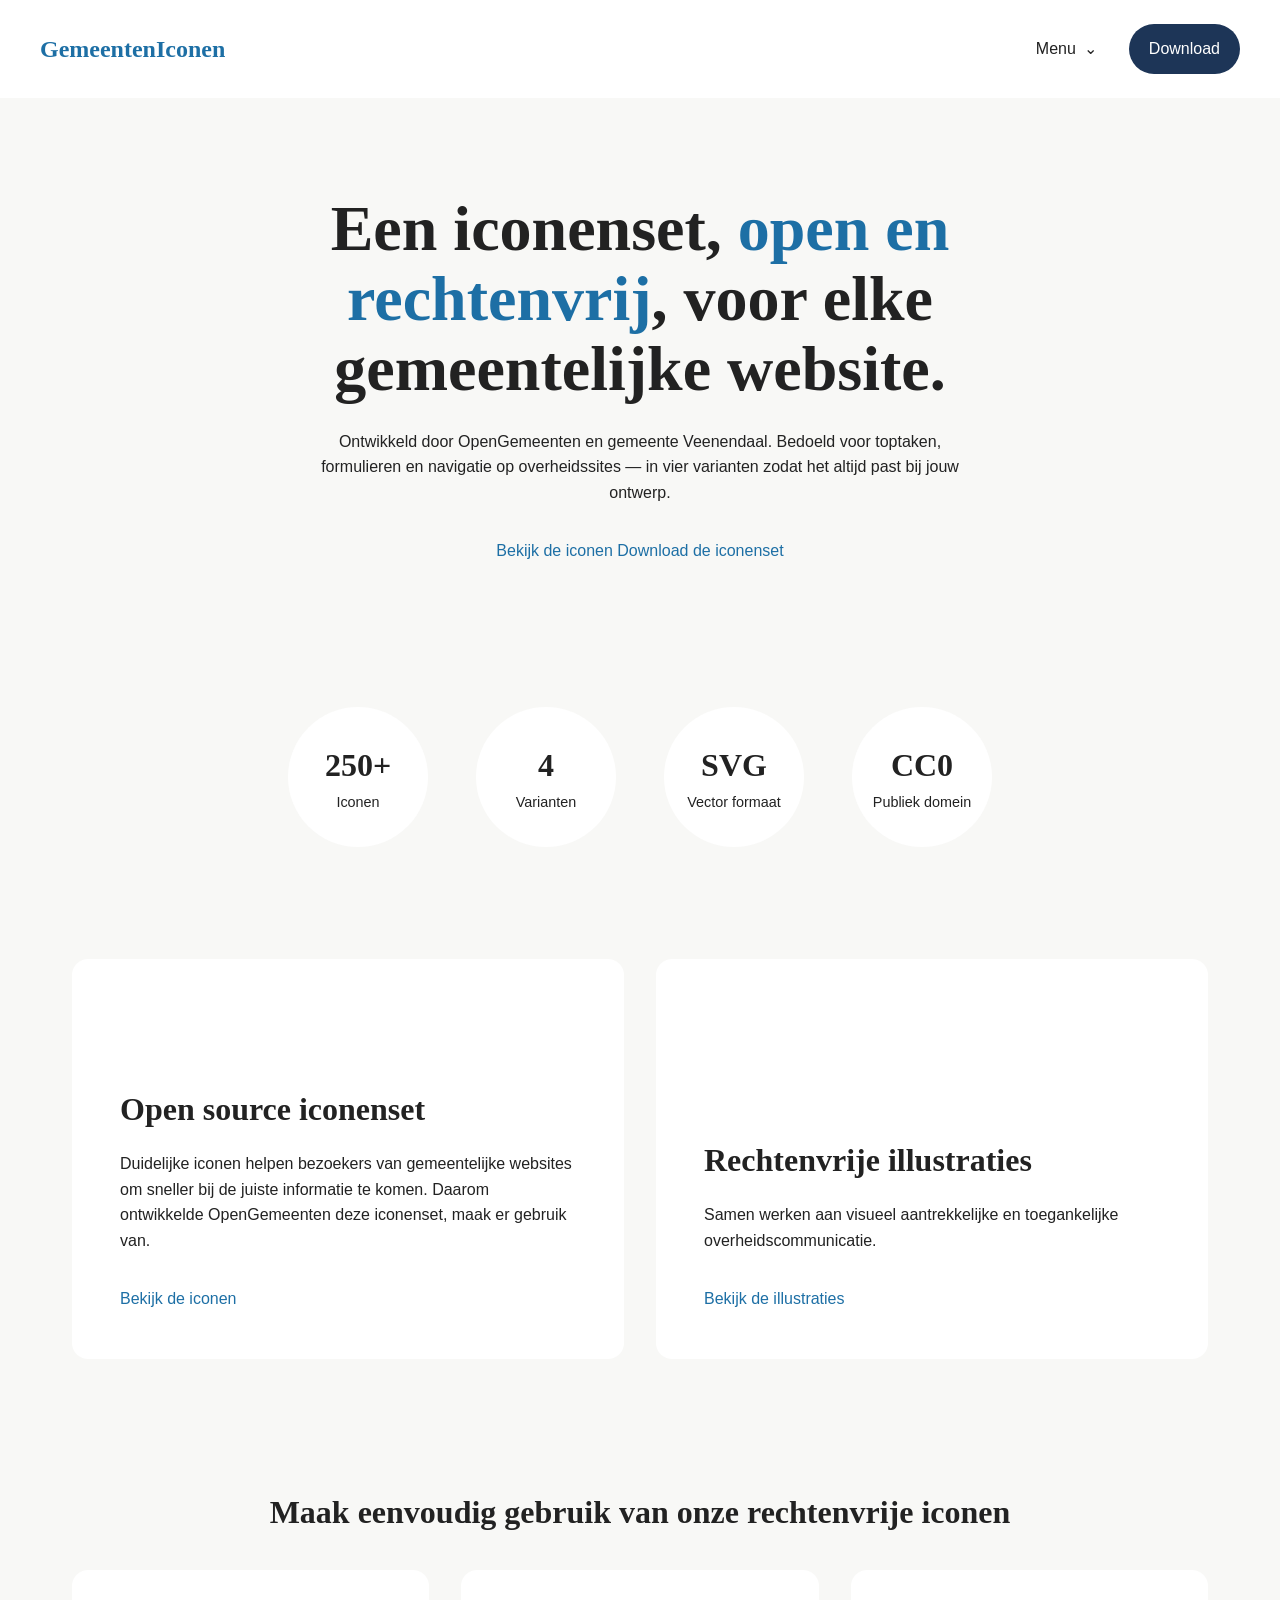
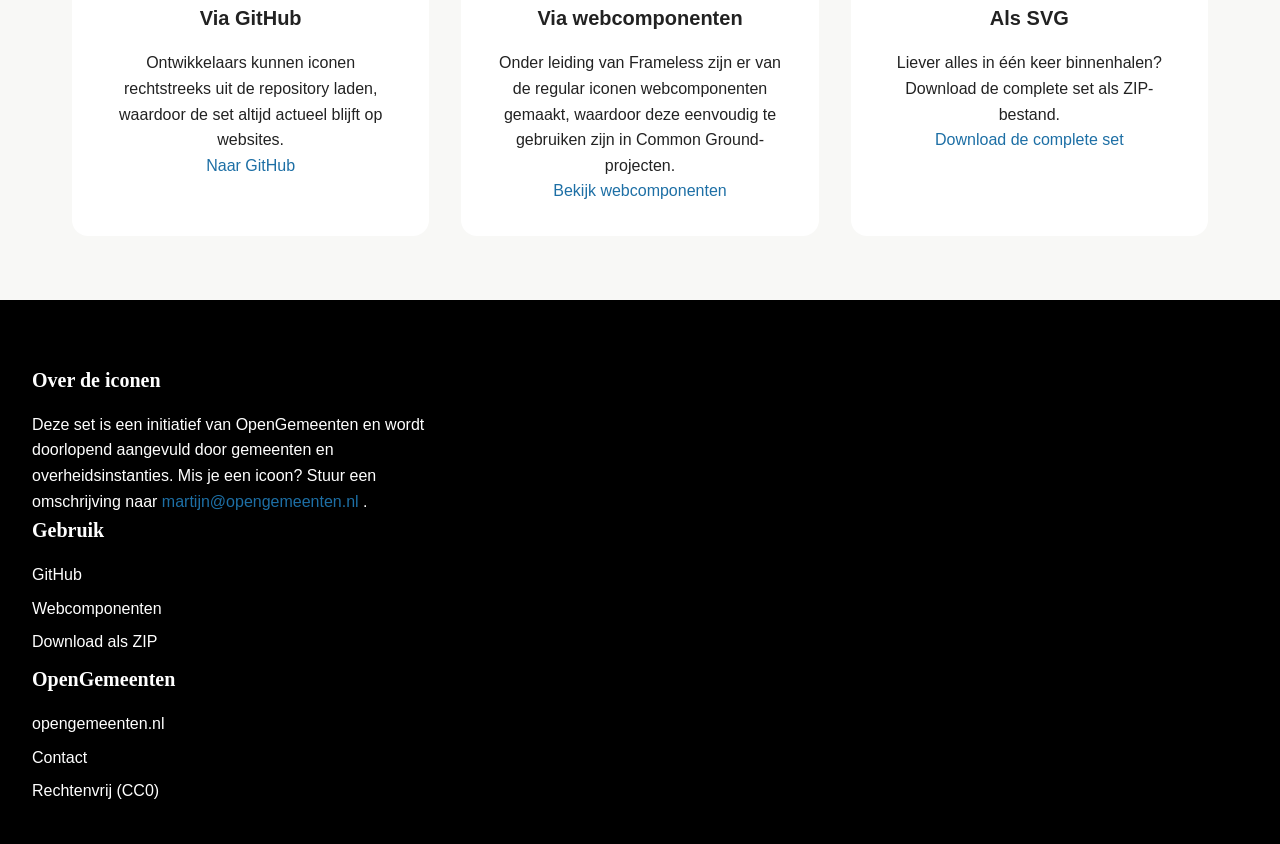
==== commit e7459510: "update html footer" ====
--- a/index.html
+++ b/index.html
@@ -200,69 +200,65 @@
 
     </section>
 
-    <!-- Footer -->
-    <footer class="footer">
-
-        <div class="footer-content">
-
-            <!-- Over de iconen -->
-            <section class="footer-section">
-                <h2>Over de iconen</h2>
-
-                <p>
-                    Deze set is een initiatief van OpenGemeenten
-                    en wordt doorlopend aangevuld door gemeenten en
-                    overheidsinstanties. Mis je een icoon? Stuur een
-                    omschrijving naar
-                    <a href="mailto:martijn@opengemeenten.nl">
-                        martijn@opengemeenten.nl
-                    </a>.
-                </p>
-            </section>
-
-
-            <!-- Gebruik -->
-            <section class="footer-section">
-                <h2>Gebruik</h2>
-
-                <ul>
-                    <li>
-                        <a href="download.html">GitHub</a>
-                    </li>
-
-                    <li>
-                        <a href="download.html">Webcomponenten</a>
-                    </li>
-
-                    <li>
-                        <a href="download.html">Download als ZIP</a>
-                    </li>
-                </ul>
-            </section>
-
-
-            <!-- OpenGemeenten -->
-            <section class="footer-section">
-                <h2>OpenGemeenten</h2>
-
-                <ul>
-                    <li>
-                        <a href="https://www.opengemeenten.nl">opengemeenten.nl</a>
-                    </li>
-
-                    <li>
-                        <a href="doe-mee.html">Contact</a>
-                    </li>
-
-                    <li>
-                        <a href="rechtenvrij.html">Rechtenvrij (CC0)</a>
-                    </li>
-                </ul>
-            </section>
-
-        </div>
-
-    </footer>
+   <!-- Footer -->
+<footer class="footer">
+
+    <!-- Over de iconen -->
+    <section class="footer-section">
+        <h2>Over de iconen</h2>
+
+        <p>
+            Deze set is een initiatief van OpenGemeenten
+            en wordt doorlopend aangevuld door gemeenten en
+            overheidsinstanties. Mis je een icoon? Stuur een
+            omschrijving naar
+            <a href="mailto:martijn@opengemeenten.nl">
+                martijn@opengemeenten.nl
+            </a>.
+        </p>
+    </section>
+
+
+    <!-- Gebruik -->
+    <section class="footer-section">
+        <h2>Gebruik</h2>
+
+        <ul>
+            <li>
+                <a href="download.html">GitHub</a>
+            </li>
+
+            <li>
+                <a href="download.html">Webcomponenten</a>
+            </li>
+
+            <li>
+                <a href="download.html">Download als ZIP</a>
+            </li>
+        </ul>
+    </section>
+
+
+    <!-- OpenGemeenten -->
+    <section class="footer-section">
+        <h2>OpenGemeenten</h2>
+
+        <ul>
+            <li>
+                <a href="https://www.opengemeenten.nl">opengemeenten.nl</a>
+            </li>
+
+            <li>
+                <a href="doe-mee.html">Contact</a>
+            </li>
+
+            <li>
+                <a href="rechtenvrij.html">Rechtenvrij (CC0)</a>
+            </li>
+        </ul>
+    </section>
+
+</footer>
 
 </body>
 
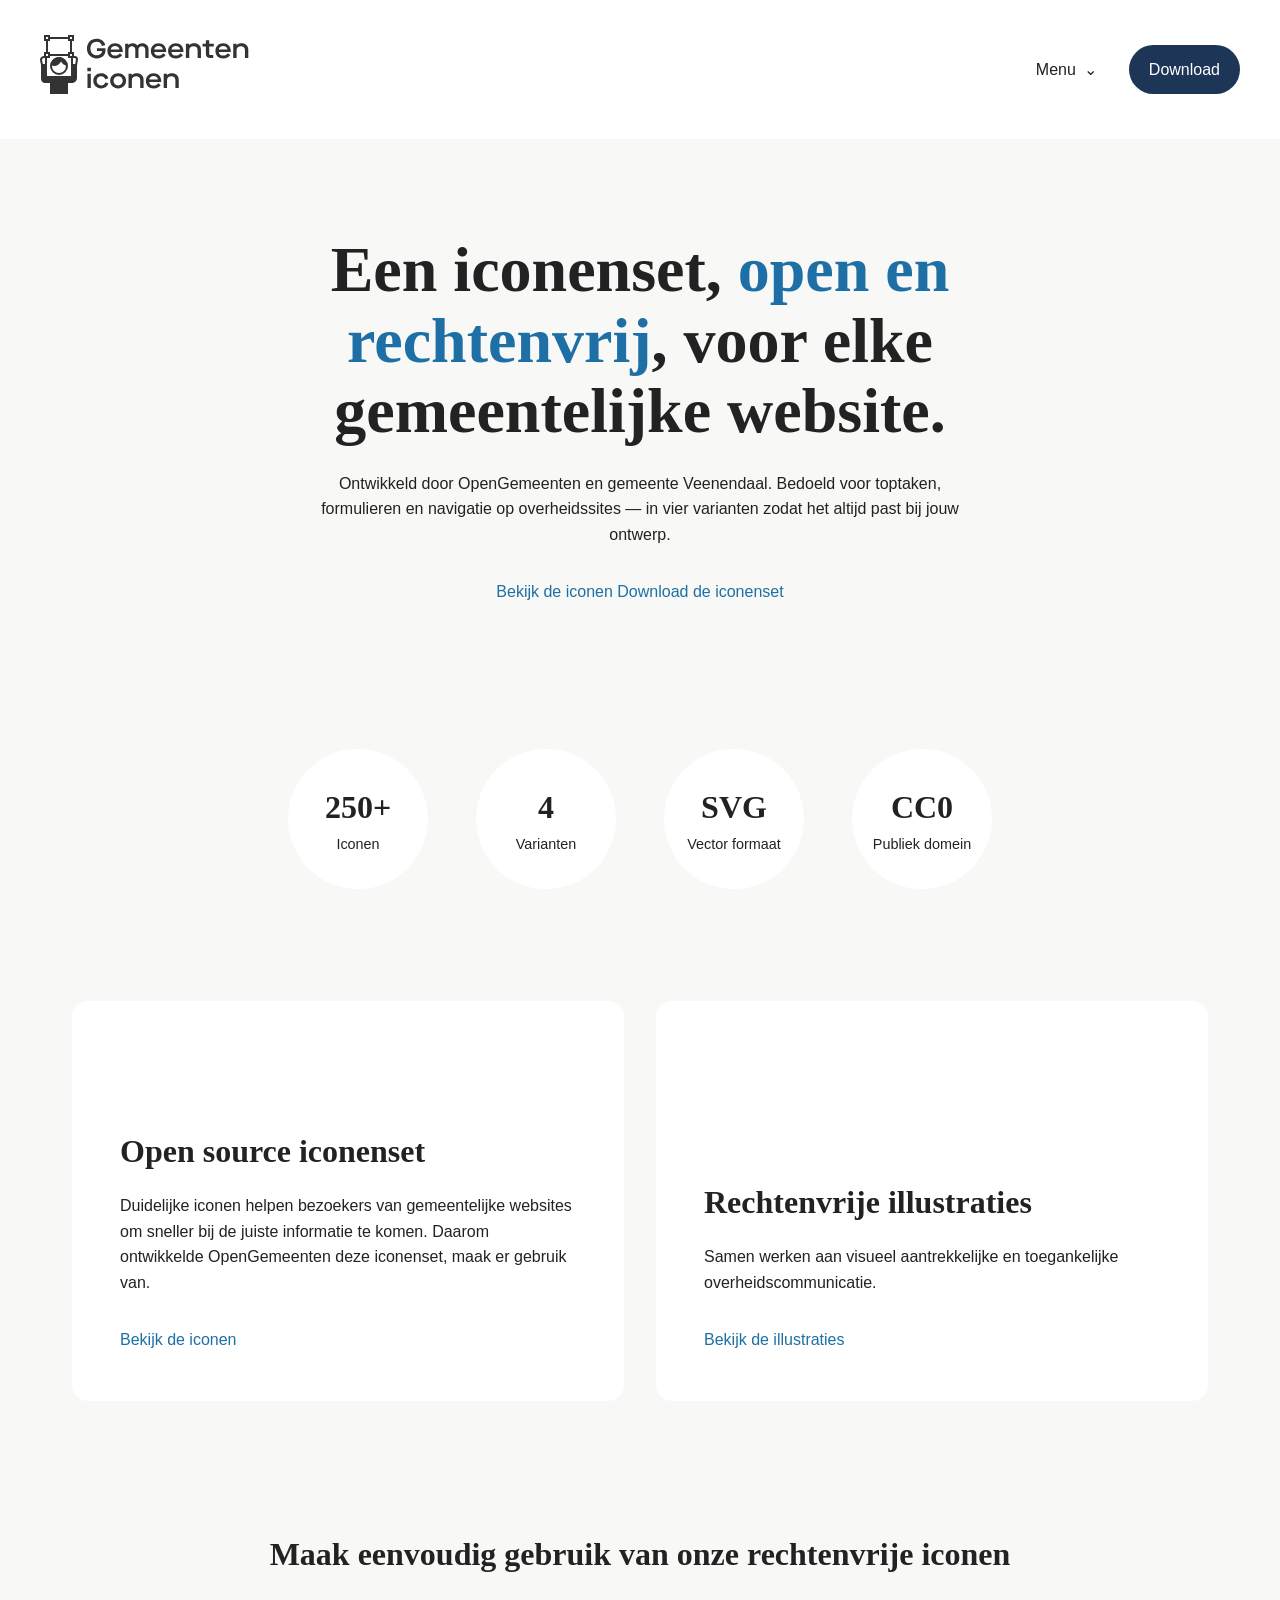
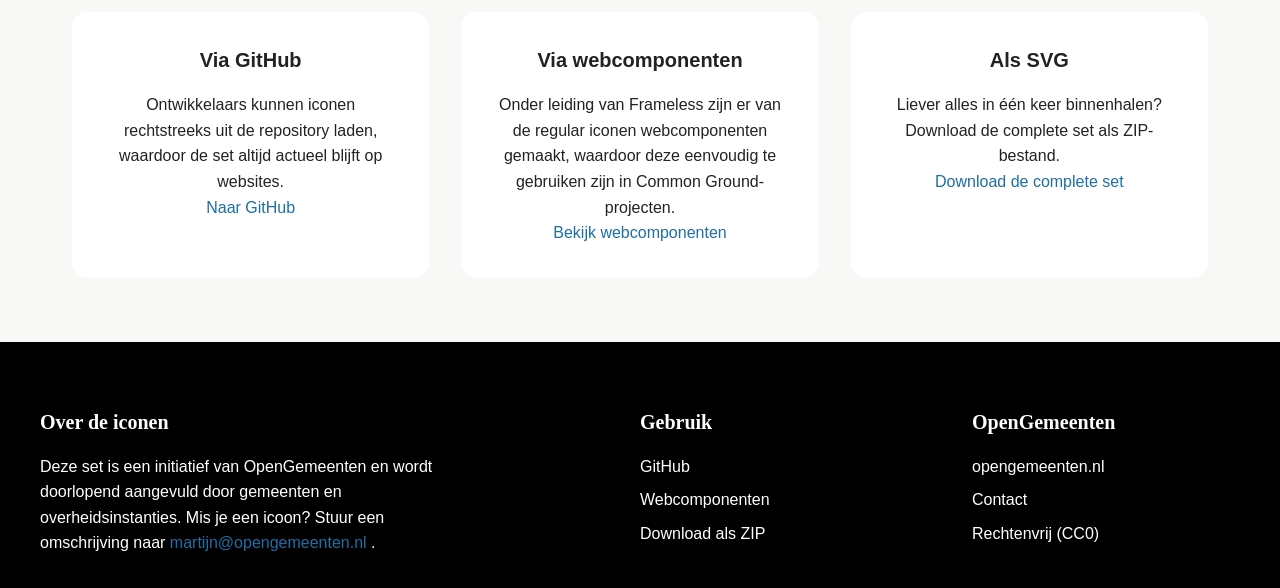
==== commit 7c2bef99: "logo aan header toegevoegd" ====
--- a/index.html
+++ b/index.html
@@ -21,7 +21,7 @@
 
             <!-- Logo -->
             <a href="index.html" class="logo">
-                GemeentenIconen
+                <img src="assets/logo.svg" alt="GemeentenIconen">
             </a>
 
             <!-- Menu -->
@@ -200,65 +200,65 @@
 
     </section>
 
-   <!-- Footer -->
-<footer class="footer">
-
-    <!-- Over de iconen -->
-    <section class="footer-section">
-        <h2>Over de iconen</h2>
-
-        <p>
-            Deze set is een initiatief van OpenGemeenten
-            en wordt doorlopend aangevuld door gemeenten en
-            overheidsinstanties. Mis je een icoon? Stuur een
-            omschrijving naar
-            <a href="mailto:martijn@opengemeenten.nl">
-                martijn@opengemeenten.nl
-            </a>.
-        </p>
-    </section>
-
-
-    <!-- Gebruik -->
-    <section class="footer-section">
-        <h2>Gebruik</h2>
-
-        <ul>
-            <li>
-                <a href="download.html">GitHub</a>
-            </li>
-
-            <li>
-                <a href="download.html">Webcomponenten</a>
-            </li>
-
-            <li>
-                <a href="download.html">Download als ZIP</a>
-            </li>
-        </ul>
-    </section>
-
-
-    <!-- OpenGemeenten -->
-    <section class="footer-section">
-        <h2>OpenGemeenten</h2>
-
-        <ul>
-            <li>
-                <a href="https://www.opengemeenten.nl">opengemeenten.nl</a>
-            </li>
-
-            <li>
-                <a href="doe-mee.html">Contact</a>
-            </li>
-
-            <li>
-                <a href="rechtenvrij.html">Rechtenvrij (CC0)</a>
-            </li>
-        </ul>
-    </section>
-
-</footer>
+    <!-- Footer -->
+    <footer class="footer">
+
+        <!-- Over de iconen -->
+        <section class="footer-section">
+            <h2>Over de iconen</h2>
+
+            <p>
+                Deze set is een initiatief van OpenGemeenten
+                en wordt doorlopend aangevuld door gemeenten en
+                overheidsinstanties. Mis je een icoon? Stuur een
+                omschrijving naar
+                <a href="mailto:martijn@opengemeenten.nl">
+                    martijn@opengemeenten.nl
+                </a>.
+            </p>
+        </section>
+
+
+        <!-- Gebruik -->
+        <section class="footer-section">
+            <h2>Gebruik</h2>
+
+            <ul>
+                <li>
+                    <a href="download.html">GitHub</a>
+                </li>
+
+                <li>
+                    <a href="download.html">Webcomponenten</a>
+                </li>
+
+                <li>
+                    <a href="download.html">Download als ZIP</a>
+                </li>
+            </ul>
+        </section>
+
+
+        <!-- OpenGemeenten -->
+        <section class="footer-section">
+            <h2>OpenGemeenten</h2>
+
+            <ul>
+                <li>
+                    <a href="https://www.opengemeenten.nl">opengemeenten.nl</a>
+                </li>
+
+                <li>
+                    <a href="doe-mee.html">Contact</a>
+                </li>
+
+                <li>
+                    <a href="rechtenvrij.html">Rechtenvrij (CC0)</a>
+                </li>
+            </ul>
+        </section>
+
+    </footer>
 
 </body>
 
--- a/styles/home.css
+++ b/styles/home.css
@@ -260,19 +260,14 @@
    ======================================== */
 
 .footer {
-    padding: var(--SPACE_LARGE) 2rem 2rem;
-
-    background-color: #000000;
-    color: var(--COLOR_WHITE);
-}
-
-.footer-content {
-    max-width: var(--MAX_WIDTH);
-    margin: 0 auto;
+    padding: var(--SPACE_LARGE) max(2rem, calc((100% - var(--MAX_WIDTH)) / 2)) 2rem;
 
     display: grid;
     grid-template-columns: 2fr 1fr 1fr;
     gap: 4rem;
+
+    background-color: #000000;
+    color: var(--COLOR_WHITE);
 }
 
 .footer-section h2 {
@@ -386,9 +381,7 @@
 
     .footer {
         padding: 3rem 1.5rem 1.5rem;
-    }
-
-    .footer-content {
+
         grid-template-columns: 1fr;
         gap: 2rem;
     }
@@ -400,12 +393,4 @@
     .footer-section h2 {
         margin-bottom: 0.75rem;
     }
-
-    .footer-bottom {
-        margin-top: 2rem;
-        padding-top: 1rem;
-
-        text-align: center;
-    }
-
 }
